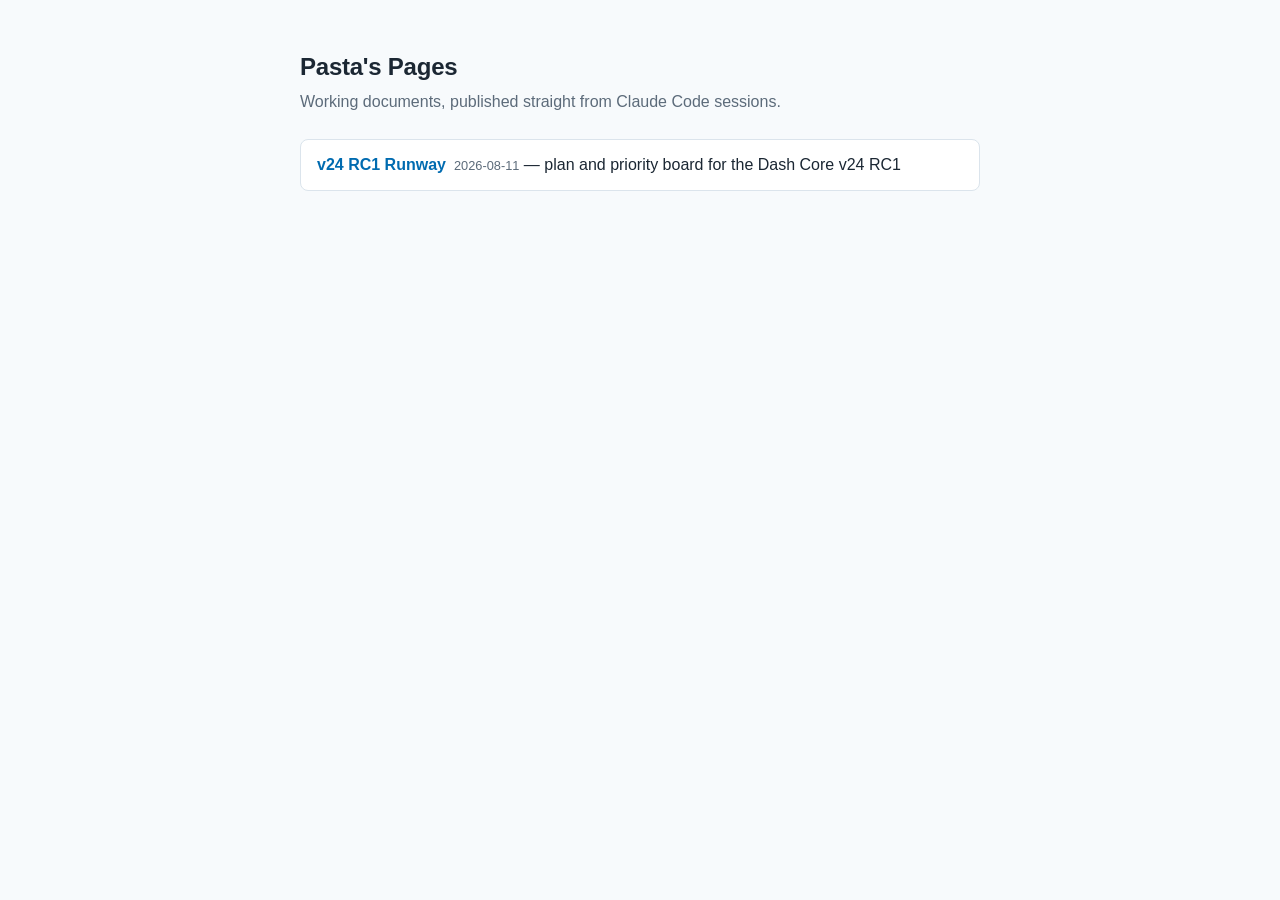
==== index.html @ 9dbd48c7 "feat: publish v24 RC1 runway plan Static HTML pages published from Claude Code sessions, served via " ====
<!doctype html>
<meta charset="utf-8">
<meta name="viewport" content="width=device-width, initial-scale=1">
<title>Pasta's Pages</title>
<style>
  :root { --paper: #f7fafc; --ink: #1b2733; --muted: #5c6b7a; --accent: #006bb0; --line: #dbe4ec; --card: #fff; }
  @media (prefers-color-scheme: dark) {
    :root:not([data-theme="light"]) { --paper: #101820; --ink: #dde6ee; --muted: #93a3b2; --accent: #6fbdf2; --line: #2a3844; --card: #17212b; }
  }
  :root[data-theme="dark"] { --paper: #101820; --ink: #dde6ee; --muted: #93a3b2; --accent: #6fbdf2; --line: #2a3844; --card: #17212b; }
  body { background: var(--paper); color: var(--ink); font: 16px/1.55 -apple-system, "Segoe UI", Roboto, sans-serif; max-width: 680px; margin: 0 auto; padding: 3rem 1.25rem; }
  h1 { font-size: 1.5rem; letter-spacing: -0.01em; margin: 0 0 .3rem; }
  p { color: var(--muted); margin: 0 0 1.5rem; }
  ul { list-style: none; margin: 0; padding: 0; display: flex; flex-direction: column; gap: .6rem; }
  li { background: var(--card); border: 1px solid var(--line); border-radius: 8px; padding: .8rem 1rem; }
  a { color: var(--accent); text-decoration: none; font-weight: 600; }
  a:hover, a:focus-visible { text-decoration: underline; }
  .date { font-size: .8rem; color: var(--muted); font-variant-numeric: tabular-nums; margin-left: .5rem; }
</style>
<h1>Pasta's Pages</h1>
<p>Working documents, published straight from Claude Code sessions.</p>
<ul>
  <li><a href="v24-rc1-runway.html">v24 RC1 Runway</a><span class="date">2026-08-11</span> — plan and priority board for the Dash Core v24 RC1</li>
</ul>
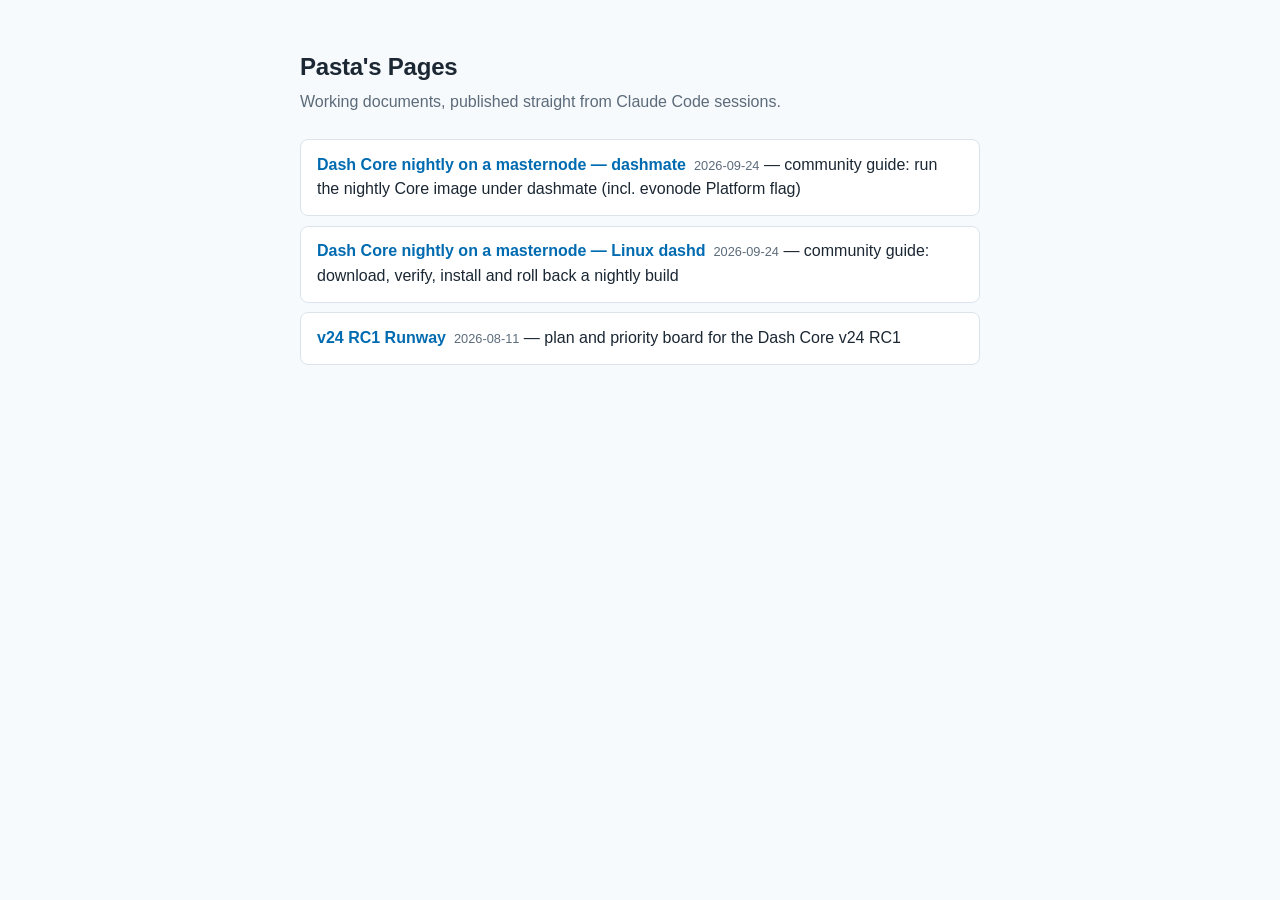
==== commit e79a6e6e: "docs: add Dash Core nightly masternode upgrade guides Community-facing guides for running a v24 nigh" ====
--- a/index.html
+++ b/index.html
@@ -20,5 +20,7 @@
 <h1>Pasta's Pages</h1>
 <p>Working documents, published straight from Claude Code sessions.</p>
 <ul>
+  <li><a href="dash-nightly-masternode-dashmate.html">Dash Core nightly on a masternode — dashmate</a><span class="date">2026-09-24</span> — community guide: run the nightly Core image under dashmate (incl. evonode Platform flag)</li>
+  <li><a href="dash-nightly-masternode-linux.html">Dash Core nightly on a masternode — Linux dashd</a><span class="date">2026-09-24</span> — community guide: download, verify, install and roll back a nightly build</li>
   <li><a href="v24-rc1-runway.html">v24 RC1 Runway</a><span class="date">2026-08-11</span> — plan and priority board for the Dash Core v24 RC1</li>
 </ul>
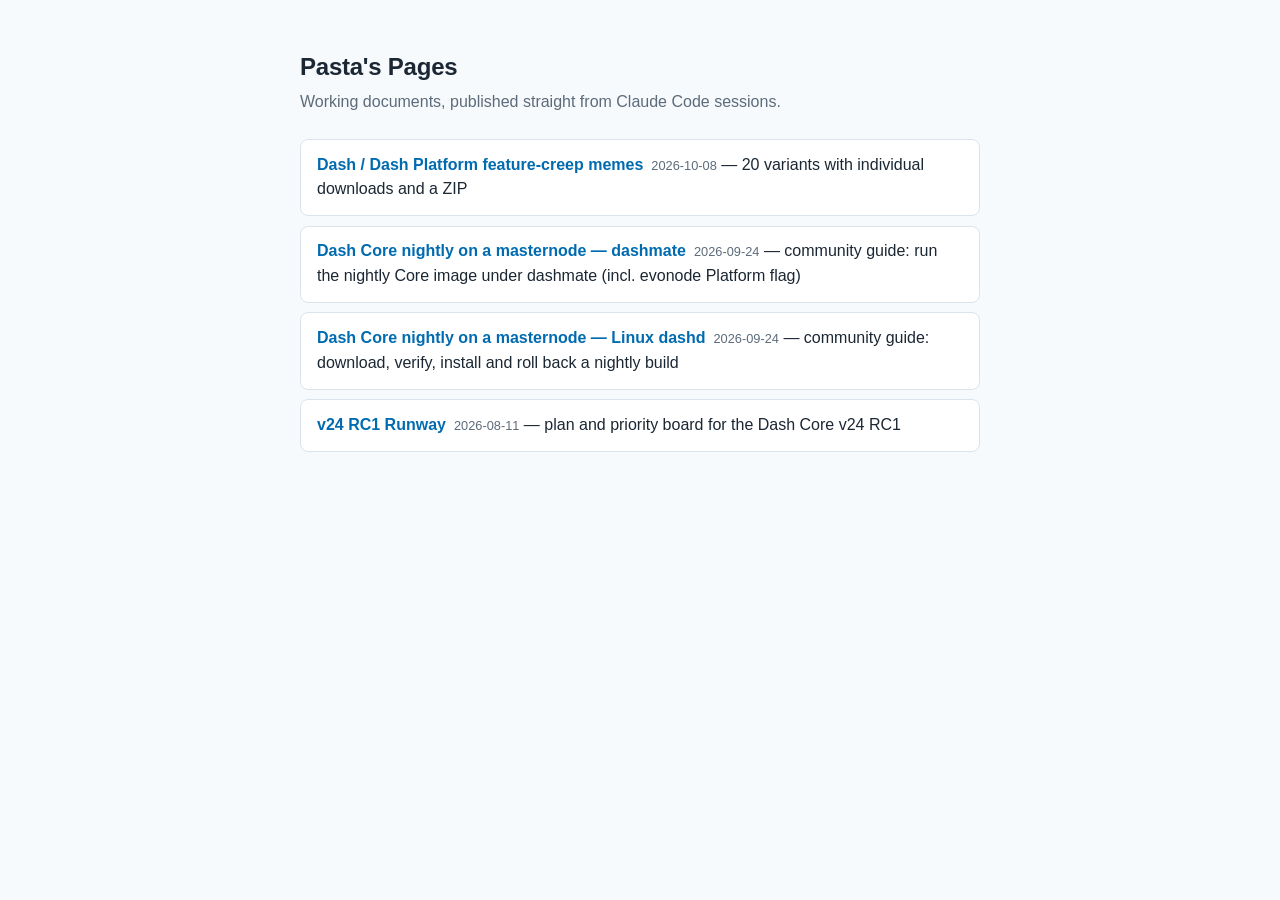
==== commit 3dcea393: "feat: publish Dash feature creep meme gallery" ====
--- a/index.html
+++ b/index.html
@@ -20,6 +20,7 @@
 <h1>Pasta's Pages</h1>
 <p>Working documents, published straight from Claude Code sessions.</p>
 <ul>
+  <li><a href="dash-feature-creep/">Dash / Dash Platform feature-creep memes</a><span class="date">2026-10-08</span> — 20 variants with individual downloads and a ZIP</li>
   <li><a href="dash-nightly-masternode-dashmate.html">Dash Core nightly on a masternode — dashmate</a><span class="date">2026-09-24</span> — community guide: run the nightly Core image under dashmate (incl. evonode Platform flag)</li>
   <li><a href="dash-nightly-masternode-linux.html">Dash Core nightly on a masternode — Linux dashd</a><span class="date">2026-09-24</span> — community guide: download, verify, install and roll back a nightly build</li>
   <li><a href="v24-rc1-runway.html">v24 RC1 Runway</a><span class="date">2026-08-11</span> — plan and priority board for the Dash Core v24 RC1</li>
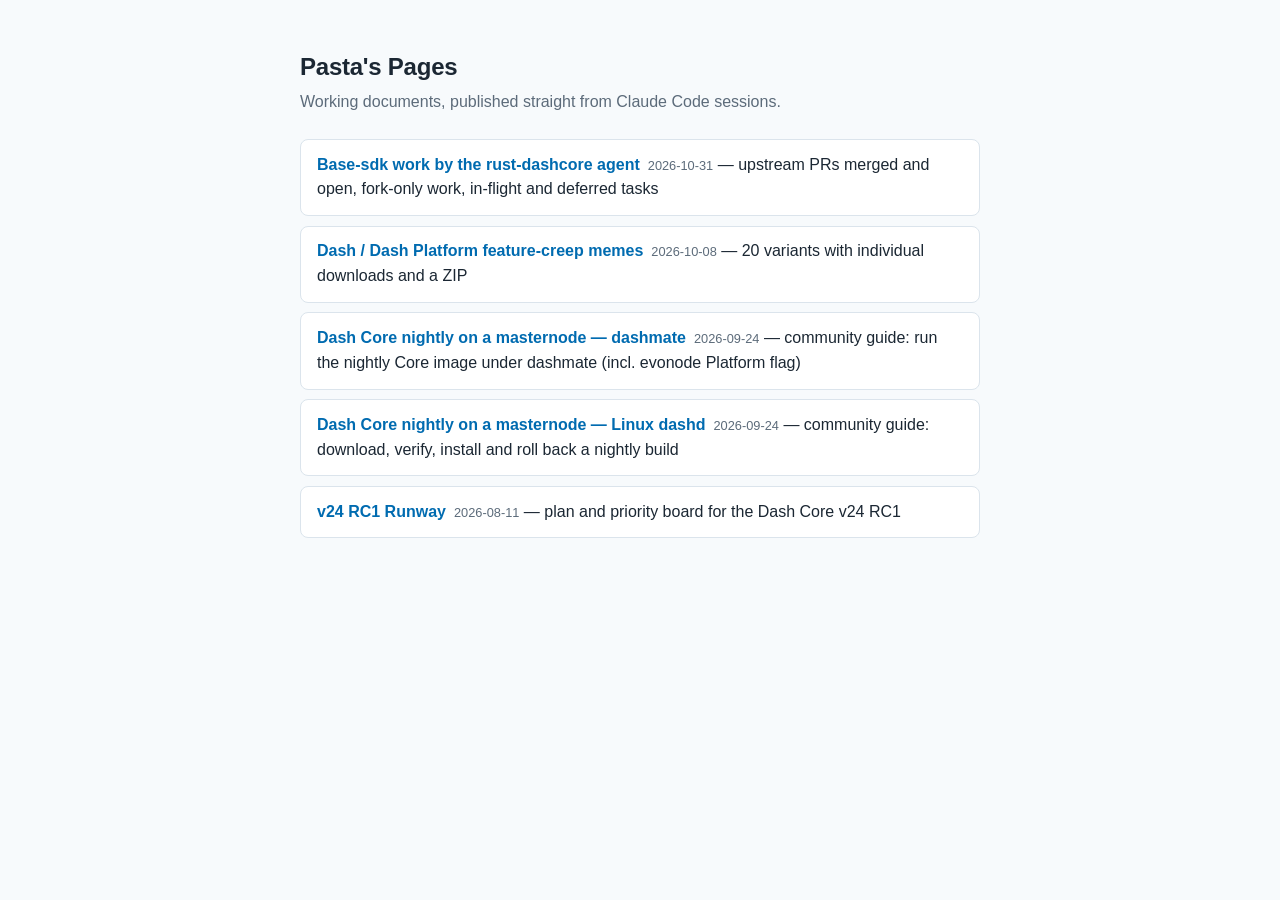
==== commit 39ed5b90: "docs: publish base-sdk status report for the rust-dashcore agent Co-Authored-By: Claude Opus 5.5 <no" ====
--- a/index.html
+++ b/index.html
@@ -20,6 +20,7 @@
 <h1>Pasta's Pages</h1>
 <p>Working documents, published straight from Claude Code sessions.</p>
 <ul>
+  <li><a href="base-sdk-rust-dashcore-report.html">Base-sdk work by the rust-dashcore agent</a><span class="date">2026-10-31</span> — upstream PRs merged and open, fork-only work, in-flight and deferred tasks</li>
   <li><a href="dash-feature-creep/">Dash / Dash Platform feature-creep memes</a><span class="date">2026-10-08</span> — 20 variants with individual downloads and a ZIP</li>
   <li><a href="dash-nightly-masternode-dashmate.html">Dash Core nightly on a masternode — dashmate</a><span class="date">2026-09-24</span> — community guide: run the nightly Core image under dashmate (incl. evonode Platform flag)</li>
   <li><a href="dash-nightly-masternode-linux.html">Dash Core nightly on a masternode — Linux dashd</a><span class="date">2026-09-24</span> — community guide: download, verify, install and roll back a nightly build</li>
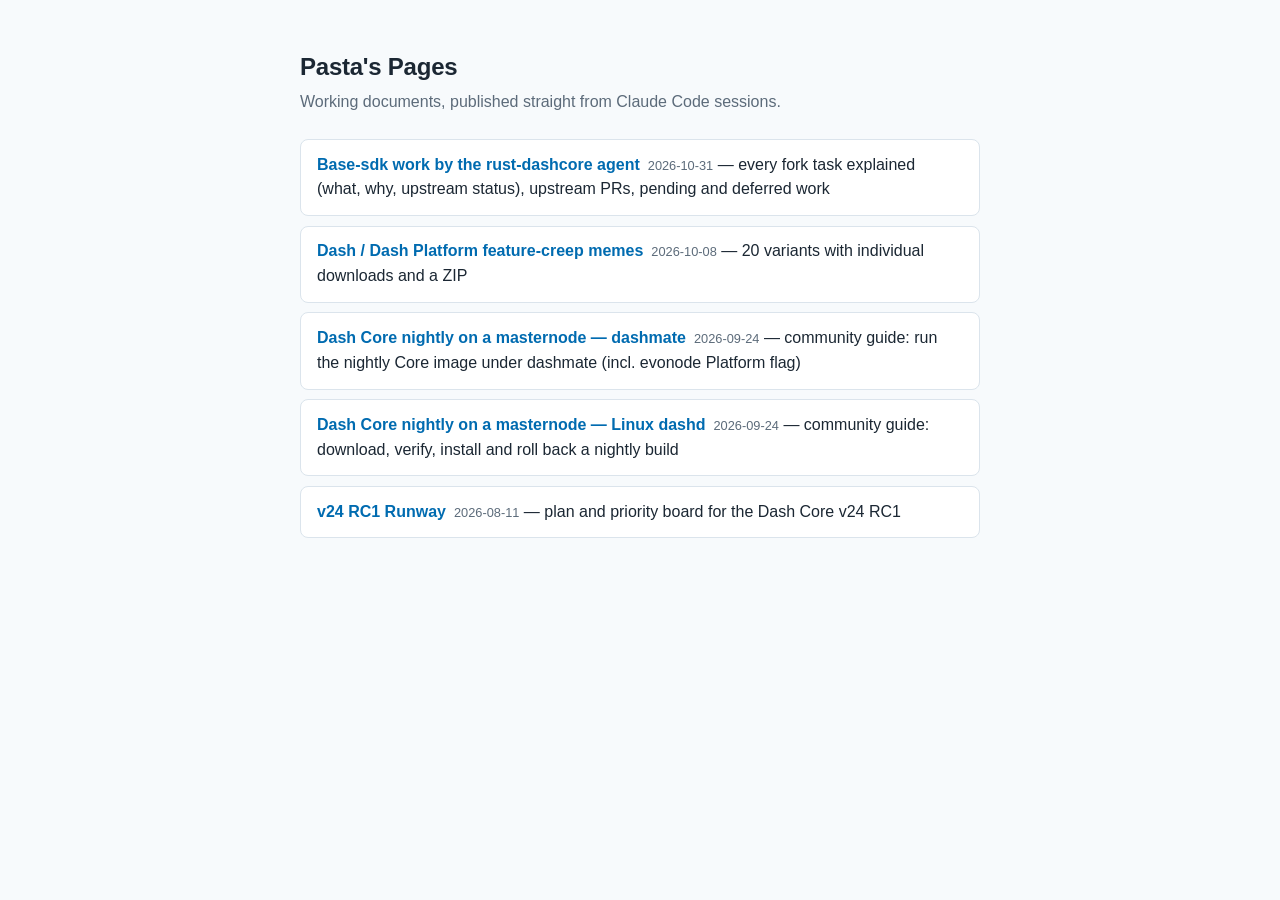
==== commit c2c8dbfc: "docs: explain every base-sdk fork task in the rust-dashcore report Co-Authored-By: Claude Opus 5.5 <" ====
--- a/index.html
+++ b/index.html
@@ -20,7 +20,7 @@
 <h1>Pasta's Pages</h1>
 <p>Working documents, published straight from Claude Code sessions.</p>
 <ul>
-  <li><a href="base-sdk-rust-dashcore-report.html">Base-sdk work by the rust-dashcore agent</a><span class="date">2026-10-31</span> — upstream PRs merged and open, fork-only work, in-flight and deferred tasks</li>
+  <li><a href="base-sdk-rust-dashcore-report.html">Base-sdk work by the rust-dashcore agent</a><span class="date">2026-10-31</span> — every fork task explained (what, why, upstream status), upstream PRs, pending and deferred work</li>
   <li><a href="dash-feature-creep/">Dash / Dash Platform feature-creep memes</a><span class="date">2026-10-08</span> — 20 variants with individual downloads and a ZIP</li>
   <li><a href="dash-nightly-masternode-dashmate.html">Dash Core nightly on a masternode — dashmate</a><span class="date">2026-09-24</span> — community guide: run the nightly Core image under dashmate (incl. evonode Platform flag)</li>
   <li><a href="dash-nightly-masternode-linux.html">Dash Core nightly on a masternode — Linux dashd</a><span class="date">2026-09-24</span> — community guide: download, verify, install and roll back a nightly build</li>
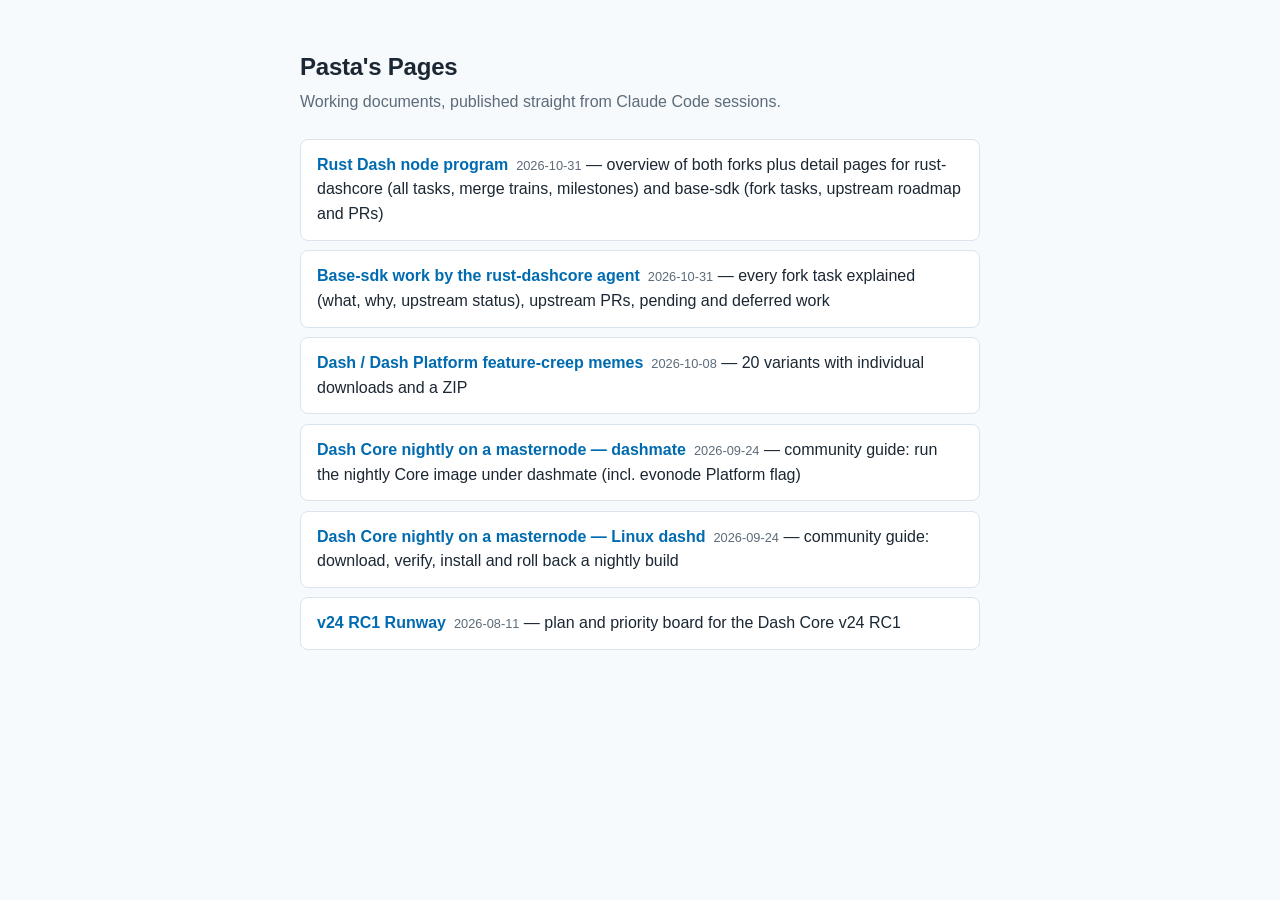
==== commit b678c443: "docs: publish node program overview, rust-dashcore and base-sdk pages Adds node-program/ with a unif" ====
--- a/index.html
+++ b/index.html
@@ -20,6 +20,7 @@
 <h1>Pasta's Pages</h1>
 <p>Working documents, published straight from Claude Code sessions.</p>
 <ul>
+  <li><a href="node-program/">Rust Dash node program</a><span class="date">2026-10-31</span> — overview of both forks plus detail pages for rust-dashcore (all tasks, merge trains, milestones) and base-sdk (fork tasks, upstream roadmap and PRs)</li>
   <li><a href="base-sdk-rust-dashcore-report.html">Base-sdk work by the rust-dashcore agent</a><span class="date">2026-10-31</span> — every fork task explained (what, why, upstream status), upstream PRs, pending and deferred work</li>
   <li><a href="dash-feature-creep/">Dash / Dash Platform feature-creep memes</a><span class="date">2026-10-08</span> — 20 variants with individual downloads and a ZIP</li>
   <li><a href="dash-nightly-masternode-dashmate.html">Dash Core nightly on a masternode — dashmate</a><span class="date">2026-09-24</span> — community guide: run the nightly Core image under dashmate (incl. evonode Platform flag)</li>
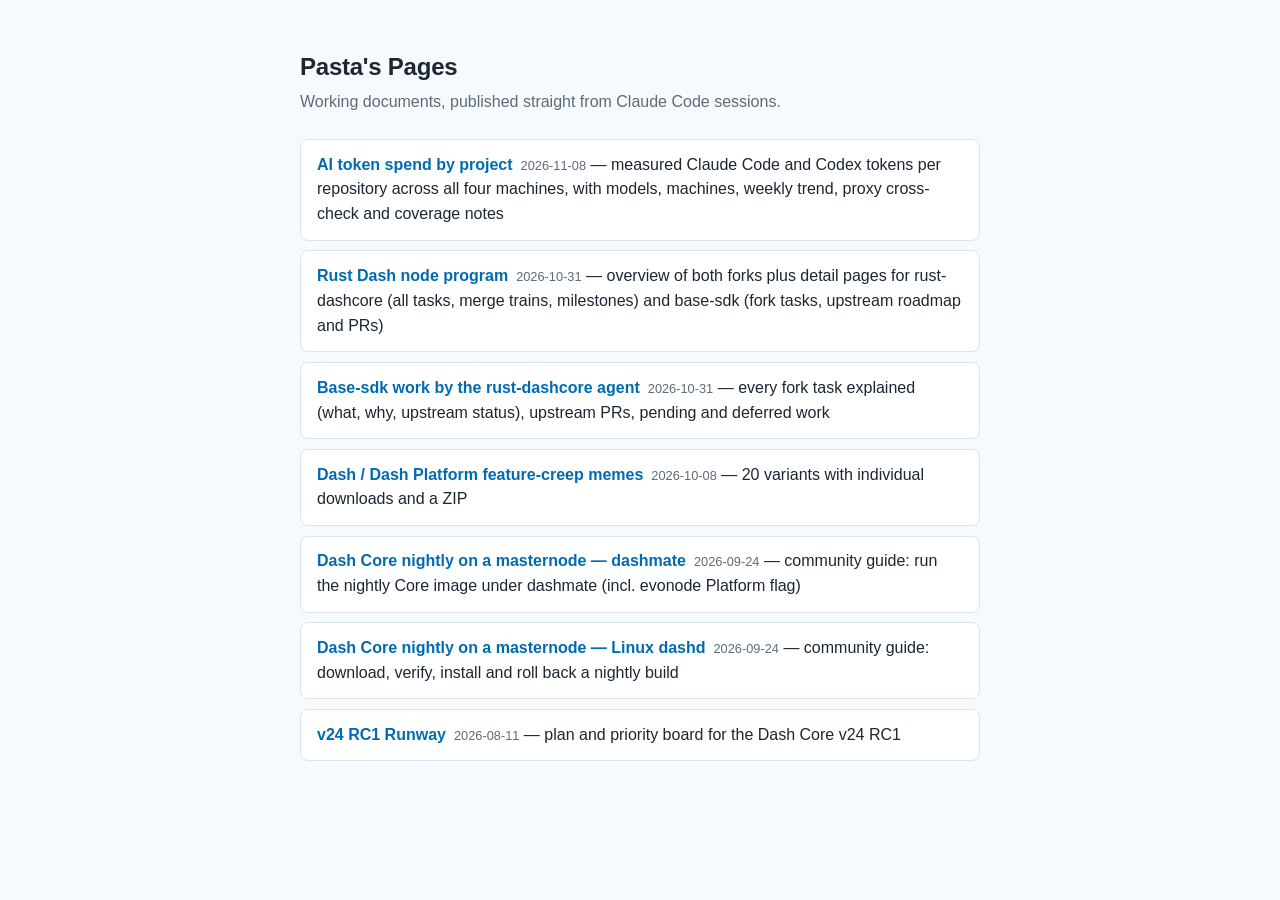
==== commit b42cdf47: "feat: publish AI token spend by project Co-Authored-By: Claude Opus 5.5 <noreply@anthropic.com>" ====
--- a/index.html
+++ b/index.html
@@ -20,6 +20,7 @@
 <h1>Pasta's Pages</h1>
 <p>Working documents, published straight from Claude Code sessions.</p>
 <ul>
+  <li><a href="token-spend-by-project.html">AI token spend by project</a><span class="date">2026-11-08</span> — measured Claude Code and Codex tokens per repository across all four machines, with models, machines, weekly trend, proxy cross-check and coverage notes</li>
   <li><a href="node-program/">Rust Dash node program</a><span class="date">2026-10-31</span> — overview of both forks plus detail pages for rust-dashcore (all tasks, merge trains, milestones) and base-sdk (fork tasks, upstream roadmap and PRs)</li>
   <li><a href="base-sdk-rust-dashcore-report.html">Base-sdk work by the rust-dashcore agent</a><span class="date">2026-10-31</span> — every fork task explained (what, why, upstream status), upstream PRs, pending and deferred work</li>
   <li><a href="dash-feature-creep/">Dash / Dash Platform feature-creep memes</a><span class="date">2026-10-08</span> — 20 variants with individual downloads and a ZIP</li>
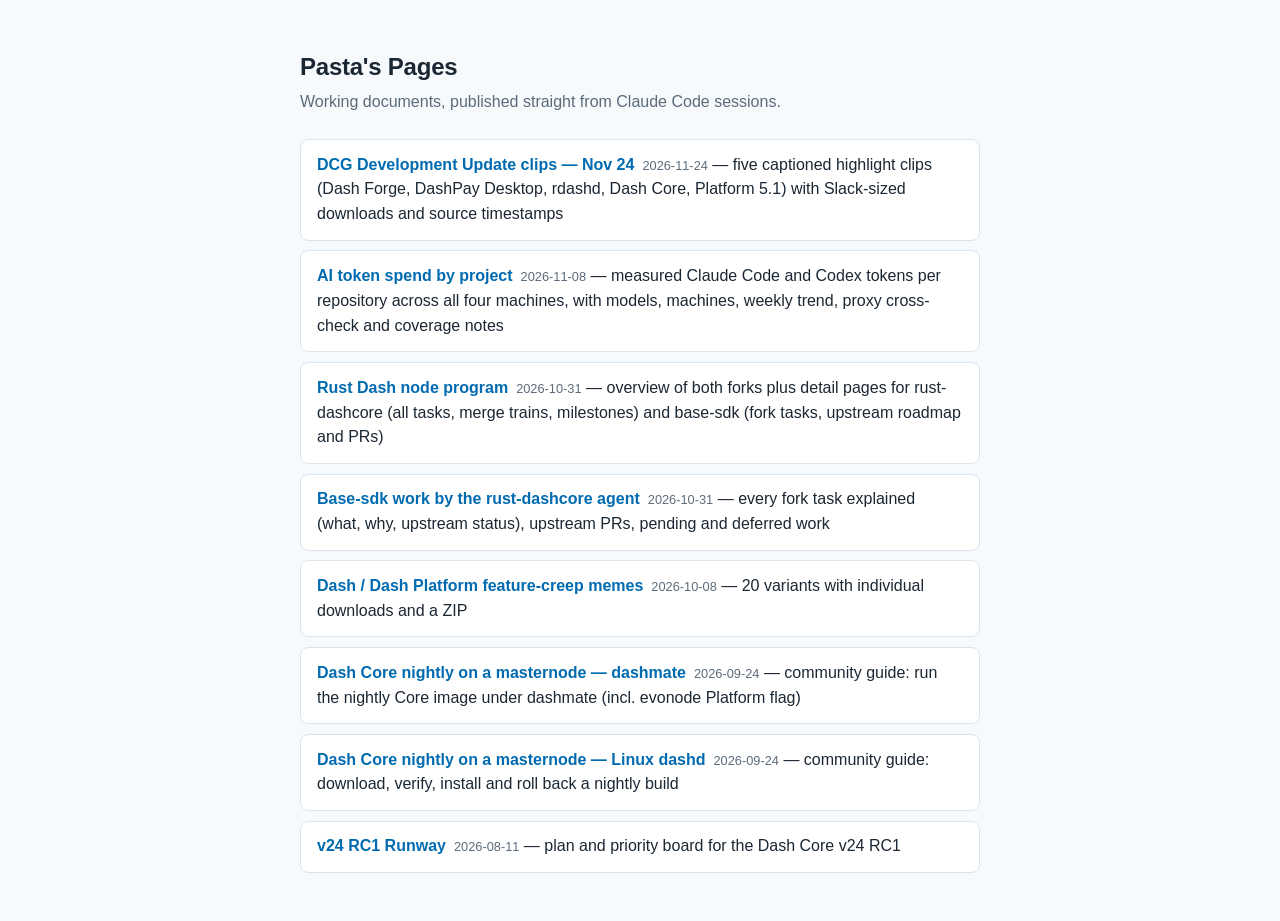
==== commit e079195c: "docs(clips): add DCG development update 2026-11-24 highlight clips Five captioned clips (Dash Forge," ====
--- a/index.html
+++ b/index.html
@@ -20,6 +20,7 @@
 <h1>Pasta's Pages</h1>
 <p>Working documents, published straight from Claude Code sessions.</p>
 <ul>
+  <li><a href="dcg-update-2026-11-24/">DCG Development Update clips — Nov 24</a><span class="date">2026-11-24</span> — five captioned highlight clips (Dash Forge, DashPay Desktop, rdashd, Dash Core, Platform 5.1) with Slack-sized downloads and source timestamps</li>
   <li><a href="token-spend-by-project.html">AI token spend by project</a><span class="date">2026-11-08</span> — measured Claude Code and Codex tokens per repository across all four machines, with models, machines, weekly trend, proxy cross-check and coverage notes</li>
   <li><a href="node-program/">Rust Dash node program</a><span class="date">2026-10-31</span> — overview of both forks plus detail pages for rust-dashcore (all tasks, merge trains, milestones) and base-sdk (fork tasks, upstream roadmap and PRs)</li>
   <li><a href="base-sdk-rust-dashcore-report.html">Base-sdk work by the rust-dashcore agent</a><span class="date">2026-10-31</span> — every fork task explained (what, why, upstream status), upstream PRs, pending and deferred work</li>
